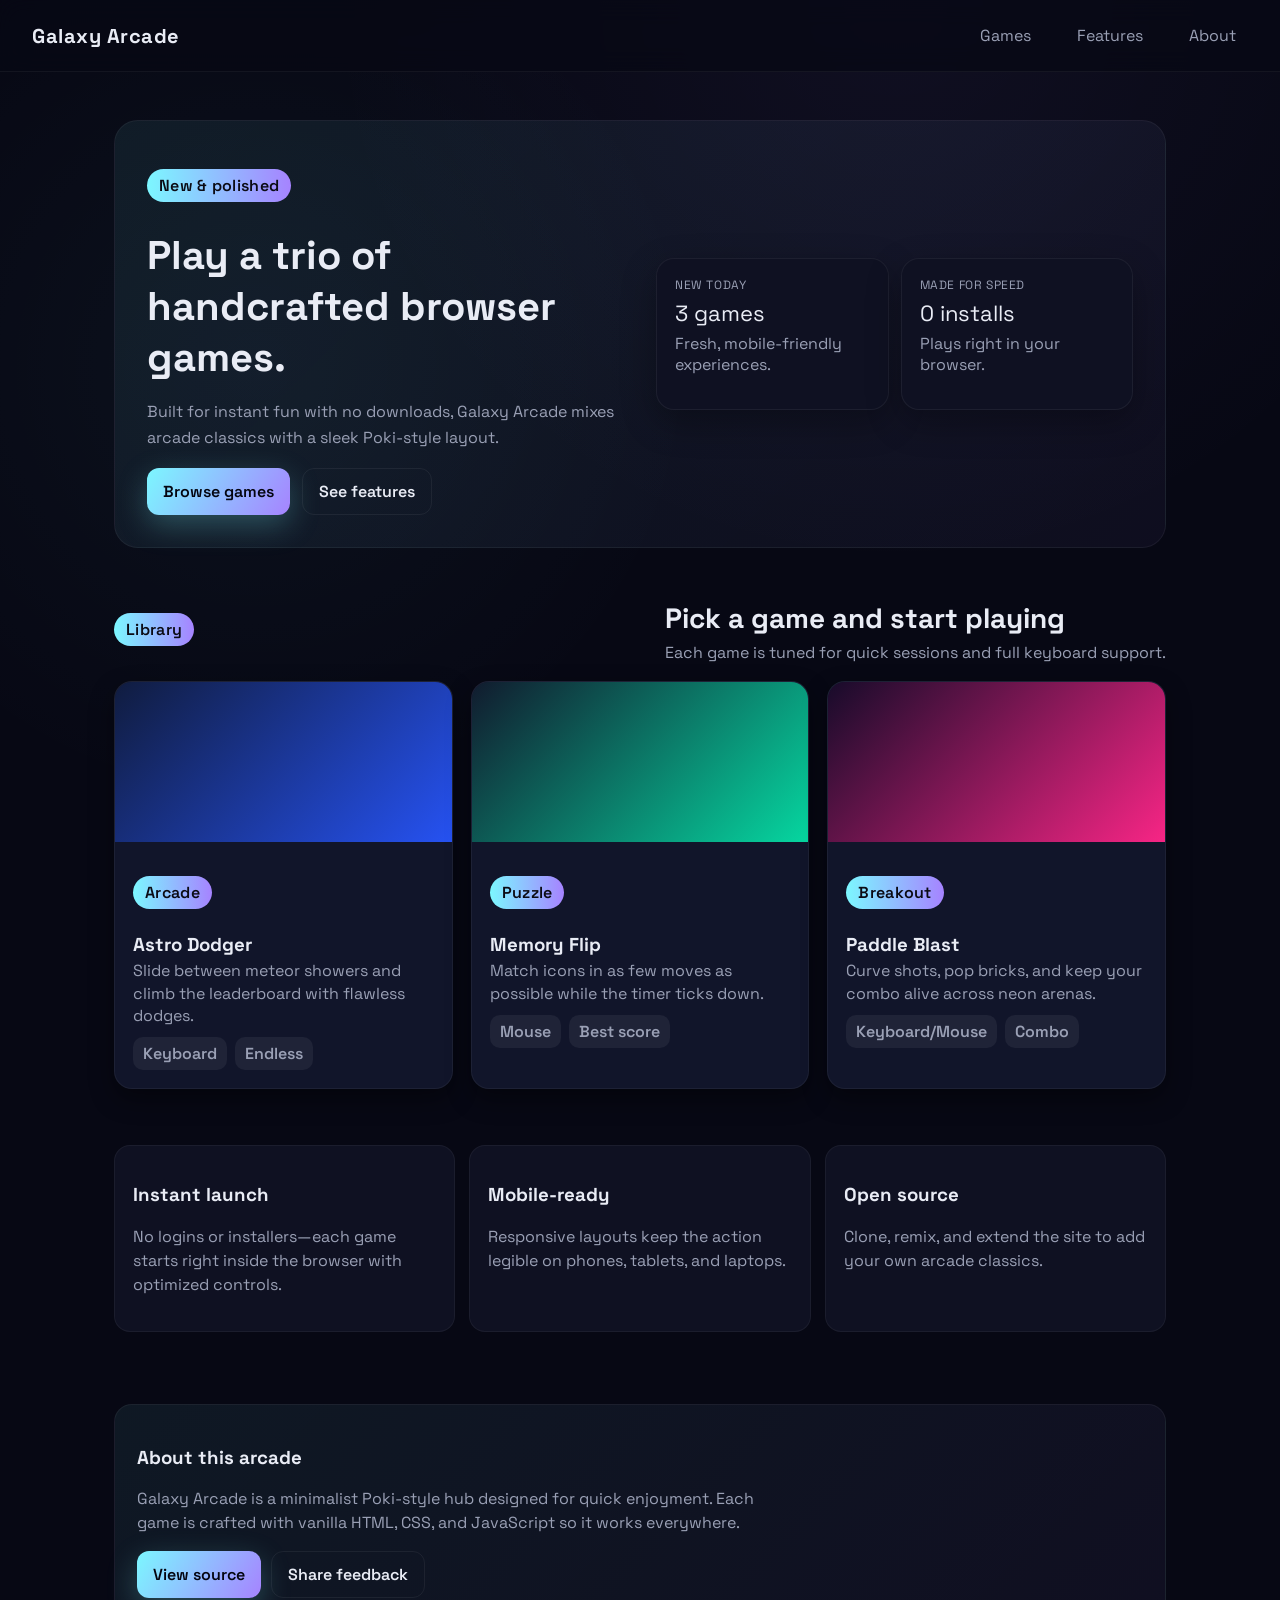
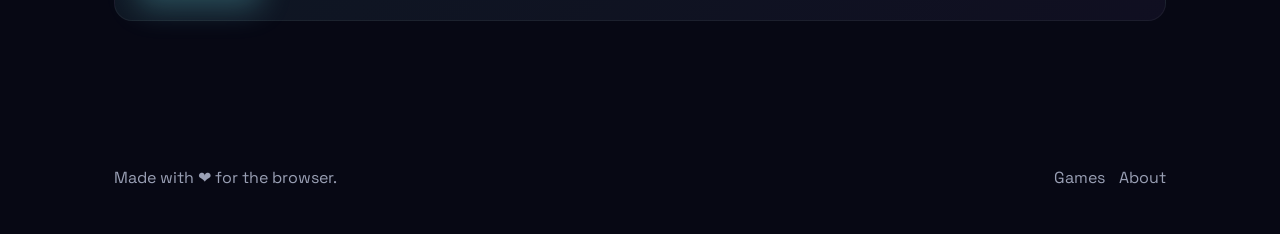
==== index.html @ 7c7e8026 "Create Galaxy Arcade static game site" ====
<!DOCTYPE html>
<html lang="en">
<head>
  <meta charset="UTF-8">
  <meta name="viewport" content="width=device-width, initial-scale=1.0">
  <title>Galaxy Arcade</title>
  <link rel="preconnect" href="https://fonts.googleapis.com">
  <link rel="preconnect" href="https://fonts.gstatic.com" crossorigin>
  <link href="https://fonts.googleapis.com/css2?family=Space+Grotesk:wght@400;500;600;700&display=swap" rel="stylesheet">
  <link rel="stylesheet" href="assets/style.css">
</head>
<body>
  <header class="topbar">
    <div class="logo">Galaxy Arcade</div>
    <nav class="nav-links">
      <a href="#games">Games</a>
      <a href="#features">Features</a>
      <a href="#about">About</a>
    </nav>
  </header>

  <main>
    <section class="hero">
      <div class="hero-copy">
        <p class="tag">New &amp; polished</p>
        <h1>Play a trio of handcrafted browser games.</h1>
        <p class="lede">Built for instant fun with no downloads, Galaxy Arcade mixes arcade classics with a sleek Poki-style layout.</p>
        <div class="hero-actions">
          <a class="btn primary" href="#games">Browse games</a>
          <a class="btn ghost" href="#features">See features</a>
        </div>
      </div>
      <div class="hero-panel">
        <div class="stat-card">
          <p class="label">New today</p>
          <p class="value">3 games</p>
          <p class="hint">Fresh, mobile-friendly experiences.</p>
        </div>
        <div class="stat-card">
          <p class="label">Made for speed</p>
          <p class="value">0 installs</p>
          <p class="hint">Plays right in your browser.</p>
        </div>
      </div>
    </section>

    <section class="games" id="games">
      <div class="section-header">
        <p class="tag">Library</p>
        <div>
          <h2>Pick a game and start playing</h2>
          <p class="sub">Each game is tuned for quick sessions and full keyboard support.</p>
        </div>
      </div>
      <div class="game-grid">
        <a class="game-card" href="games/astro-dodger.html">
          <div class="card-cover cover-1"></div>
          <div class="card-body">
            <p class="tag">Arcade</p>
            <h3>Astro Dodger</h3>
            <p class="desc">Slide between meteor showers and climb the leaderboard with flawless dodges.</p>
            <div class="meta">
              <span>Keyboard</span>
              <span>Endless</span>
            </div>
          </div>
        </a>
        <a class="game-card" href="games/memory-flip.html">
          <div class="card-cover cover-2"></div>
          <div class="card-body">
            <p class="tag">Puzzle</p>
            <h3>Memory Flip</h3>
            <p class="desc">Match icons in as few moves as possible while the timer ticks down.</p>
            <div class="meta">
              <span>Mouse</span>
              <span>Best score</span>
            </div>
          </div>
        </a>
        <a class="game-card" href="games/paddle-blast.html">
          <div class="card-cover cover-3"></div>
          <div class="card-body">
            <p class="tag">Breakout</p>
            <h3>Paddle Blast</h3>
            <p class="desc">Curve shots, pop bricks, and keep your combo alive across neon arenas.</p>
            <div class="meta">
              <span>Keyboard/Mouse</span>
              <span>Combo</span>
            </div>
          </div>
        </a>
      </div>
    </section>

    <section class="feature-row" id="features">
      <div class="feature">
        <h3>Instant launch</h3>
        <p>No logins or installers—each game starts right inside the browser with optimized controls.</p>
      </div>
      <div class="feature">
        <h3>Mobile-ready</h3>
        <p>Responsive layouts keep the action legible on phones, tablets, and laptops.</p>
      </div>
      <div class="feature">
        <h3>Open source</h3>
        <p>Clone, remix, and extend the site to add your own arcade classics.</p>
      </div>
    </section>

    <section class="about" id="about">
      <div class="about-card">
        <h3>About this arcade</h3>
        <p>Galaxy Arcade is a minimalist Poki-style hub designed for quick enjoyment. Each game is crafted with vanilla HTML, CSS, and JavaScript so it works everywhere.</p>
        <div class="about-actions">
          <a class="btn primary" href="https://github.com" target="_blank" rel="noreferrer">View source</a>
          <a class="btn ghost" href="#">Share feedback</a>
        </div>
      </div>
    </section>
  </main>

  <footer class="footer">
    <div>Made with ❤️ for the browser.</div>
    <div class="footer-links">
      <a href="#games">Games</a>
      <a href="#about">About</a>
    </div>
  </footer>

  <script src="assets/main.js"></script>
</body>
</html>
---- assets/style.css ----
:root {
  --bg: #070814;
  --panel: #0f1122;
  --panel-2: #11152a;
  --text: #e9ecf5;
  --muted: #9aa0b5;
  --accent: #7cf7ff;
  --accent-2: #a683ff;
  --card-1: linear-gradient(135deg, #101c3f, #2652f2);
  --card-2: linear-gradient(135deg, #111b2e, #06d6a0);
  --card-3: linear-gradient(135deg, #170b2a, #f72585);
}

* {
  box-sizing: border-box;
}

body {
  margin: 0;
  font-family: "Space Grotesk", system-ui, -apple-system, sans-serif;
  background: radial-gradient(circle at 20% 20%, rgba(124, 247, 255, 0.04), transparent 25%),
    radial-gradient(circle at 70% 0%, rgba(167, 131, 255, 0.06), transparent 28%),
    var(--bg);
  color: var(--text);
  min-height: 100vh;
}

main {
  max-width: 1100px;
  margin: 0 auto;
  padding: 120px 24px 96px;
}

.topbar {
  position: fixed;
  top: 0;
  left: 0;
  right: 0;
  height: 72px;
  padding: 0 32px;
  display: flex;
  align-items: center;
  justify-content: space-between;
  background: rgba(7, 8, 20, 0.75);
  backdrop-filter: blur(12px);
  border-bottom: 1px solid rgba(255, 255, 255, 0.05);
  z-index: 10;
}

.logo {
  font-weight: 700;
  letter-spacing: 0.5px;
  font-size: 20px;
}

.nav-links a {
  color: var(--muted);
  text-decoration: none;
  margin-left: 18px;
  padding: 8px 12px;
  border-radius: 10px;
  transition: color 0.2s ease, background 0.2s ease;
}

.nav-links a:hover {
  color: var(--text);
  background: rgba(255, 255, 255, 0.06);
}

.hero {
  display: grid;
  grid-template-columns: repeat(auto-fit, minmax(280px, 1fr));
  align-items: center;
  gap: 32px;
  padding: 32px;
  background: linear-gradient(135deg, rgba(124, 247, 255, 0.07), rgba(167, 131, 255, 0.05));
  border: 1px solid rgba(255, 255, 255, 0.05);
  border-radius: 24px;
}

.hero-copy h1 {
  font-size: clamp(28px, 4vw, 40px);
  margin: 12px 0;
}

.hero-copy .lede {
  color: var(--muted);
  line-height: 1.6;
  max-width: 560px;
}

.tag {
  display: inline-flex;
  align-items: center;
  gap: 6px;
  padding: 6px 12px;
  border-radius: 999px;
  font-weight: 600;
  letter-spacing: 0.3px;
  color: #0b0b14;
  background: linear-gradient(90deg, var(--accent), var(--accent-2));
}

.hero-actions {
  display: flex;
  gap: 12px;
  margin-top: 18px;
}

.btn {
  display: inline-flex;
  align-items: center;
  justify-content: center;
  padding: 12px 16px;
  border-radius: 12px;
  font-weight: 600;
  text-decoration: none;
  color: var(--text);
  border: 1px solid rgba(255, 255, 255, 0.06);
  transition: transform 0.18s ease, box-shadow 0.2s ease, background 0.2s ease;
}

.btn.primary {
  background: linear-gradient(120deg, var(--accent), var(--accent-2));
  color: #040510;
  border: none;
  box-shadow: 0 10px 30px rgba(124, 247, 255, 0.25);
}

.btn.ghost:hover,
.btn.primary:hover {
  transform: translateY(-2px);
  box-shadow: 0 14px 30px rgba(0, 0, 0, 0.35);
}

.hero-panel {
  display: grid;
  grid-template-columns: 1fr 1fr;
  gap: 12px;
}

.stat-card {
  background: var(--panel);
  border-radius: 18px;
  padding: 18px;
  border: 1px solid rgba(255, 255, 255, 0.06);
  box-shadow: 0 12px 35px rgba(0, 0, 0, 0.3);
}

.stat-card .label {
  color: var(--muted);
  text-transform: uppercase;
  letter-spacing: 0.6px;
  font-size: 12px;
  margin: 0 0 6px;
}

.stat-card .value {
  font-size: 22px;
  margin: 0;
}

.stat-card .hint {
  color: var(--muted);
  margin-top: 6px;
}

.section-header {
  display: flex;
  align-items: center;
  justify-content: space-between;
  gap: 18px;
  margin: 48px 0 18px;
}

.section-header h2 {
  margin: 4px 0 6px;
  font-size: 28px;
}

.section-header .sub {
  margin: 0;
  color: var(--muted);
}

.game-grid {
  display: grid;
  grid-template-columns: repeat(auto-fit, minmax(260px, 1fr));
  gap: 18px;
}

.fade-up {
  opacity: 0;
  transform: translateY(10px);
  transition: opacity 0.35s ease, transform 0.35s ease;
}

.fade-up.visible {
  opacity: 1;
  transform: translateY(0);
}

.game-card {
  background: var(--panel-2);
  border-radius: 18px;
  overflow: hidden;
  border: 1px solid rgba(255, 255, 255, 0.05);
  text-decoration: none;
  color: inherit;
  display: flex;
  flex-direction: column;
  box-shadow: 0 10px 24px rgba(0, 0, 0, 0.4);
  transition: transform 0.15s ease, box-shadow 0.2s ease, border 0.2s ease;
}

.game-card:hover {
  transform: translateY(-6px);
  box-shadow: 0 24px 45px rgba(0, 0, 0, 0.45);
  border-color: rgba(124, 247, 255, 0.5);
}

.card-cover {
  height: 160px;
}

.cover-1 { background: var(--card-1); }
.cover-2 { background: var(--card-2); }
.cover-3 { background: var(--card-3); }

.card-body {
  padding: 18px;
}

.card-body h3 {
  margin: 8px 0 4px;
}

.card-body .desc {
  margin: 0;
  color: var(--muted);
  line-height: 1.4;
}

.meta {
  display: flex;
  gap: 8px;
  flex-wrap: wrap;
  margin-top: 10px;
}

.meta span {
  padding: 6px 10px;
  border-radius: 10px;
  background: rgba(255, 255, 255, 0.06);
  color: var(--muted);
  font-weight: 600;
}

.feature-row {
  display: grid;
  grid-template-columns: repeat(auto-fit, minmax(240px, 1fr));
  gap: 14px;
  margin-top: 56px;
}

.feature {
  padding: 18px;
  border-radius: 16px;
  background: var(--panel);
  border: 1px solid rgba(255, 255, 255, 0.05);
}

.feature p {
  color: var(--muted);
  line-height: 1.5;
}

.about {
  margin-top: 72px;
}

.about-card {
  background: linear-gradient(135deg, rgba(124, 247, 255, 0.07), rgba(167, 131, 255, 0.06));
  border-radius: 18px;
  padding: 22px;
  border: 1px solid rgba(255, 255, 255, 0.05);
}

.about-card p {
  color: var(--muted);
  line-height: 1.5;
  max-width: 640px;
}

.about-actions {
  display: flex;
  gap: 10px;
  margin-top: 12px;
}

.footer {
  max-width: 1100px;
  margin: 32px auto 0;
  padding: 18px 24px 46px;
  color: var(--muted);
  display: flex;
  align-items: center;
  justify-content: space-between;
}

.footer a {
  color: var(--muted);
  text-decoration: none;
  margin-left: 10px;
}

@media (max-width: 720px) {
  .topbar {
    padding: 0 16px;
  }

  main {
    padding-top: 96px;
  }

  .section-header {
    flex-direction: column;
    align-items: flex-start;
  }

  .hero {
    padding: 24px;
  }
}

/* Game layout styles */
.game-shell {
  max-width: 960px;
  margin: 0 auto;
  padding: 96px 24px 48px;
  color: var(--text);
}

.back-link {
  color: var(--accent);
  text-decoration: none;
  font-weight: 600;
}

.game-hero {
  display: flex;
  flex-wrap: wrap;
  gap: 18px;
  align-items: center;
  justify-content: space-between;
}

.game-hero h1 {
  margin: 0;
  font-size: clamp(26px, 4vw, 34px);
}

.game-meta {
  display: flex;
  gap: 10px;
}

.badge {
  padding: 6px 10px;
  border-radius: 12px;
  background: rgba(255, 255, 255, 0.08);
  color: var(--muted);
  font-weight: 600;
}

.canvas-frame {
  margin-top: 18px;
  background: var(--panel);
  border: 1px solid rgba(255, 255, 255, 0.05);
  border-radius: 18px;
  padding: 16px;
  box-shadow: 0 12px 34px rgba(0, 0, 0, 0.35);
}

.controls {
  margin-top: 10px;
  color: var(--muted);
  line-height: 1.4;
}

.scoreboard {
  display: flex;
  gap: 12px;
  flex-wrap: wrap;
  margin-top: 10px;
  color: var(--muted);
}

.scoreboard span {
  padding: 8px 12px;
  border-radius: 10px;
  background: rgba(255, 255, 255, 0.06);
  color: var(--text);
}

button.cta {
  padding: 10px 14px;
  background: linear-gradient(120deg, var(--accent), var(--accent-2));
  border: none;
  color: #040510;
  font-weight: 700;
  border-radius: 12px;
  cursor: pointer;
  box-shadow: 0 10px 24px rgba(124, 247, 255, 0.28);
}

button.cta:hover {
  transform: translateY(-2px);
}

#memory-board {
  display: grid;
  grid-template-columns: repeat(auto-fit, minmax(90px, 1fr));
  gap: 10px;
  margin-top: 14px;
}

.card {
  background: var(--panel-2);
  border: 1px solid rgba(255, 255, 255, 0.08);
  border-radius: 14px;
  height: 90px;
  display: grid;
  place-items: center;
  font-size: 30px;
  cursor: pointer;
  transition: transform 0.18s ease, background 0.2s ease;
}

.card.revealed,
.card.matched {
  background: linear-gradient(135deg, rgba(124, 247, 255, 0.08), rgba(167, 131, 255, 0.08));
  transform: translateY(-3px);
}

.card.matched {
  border-color: rgba(124, 247, 255, 0.5);
}

#paddle-canvas {
  background: linear-gradient(180deg, #0d111f, #060712);
  border-radius: 12px;
}
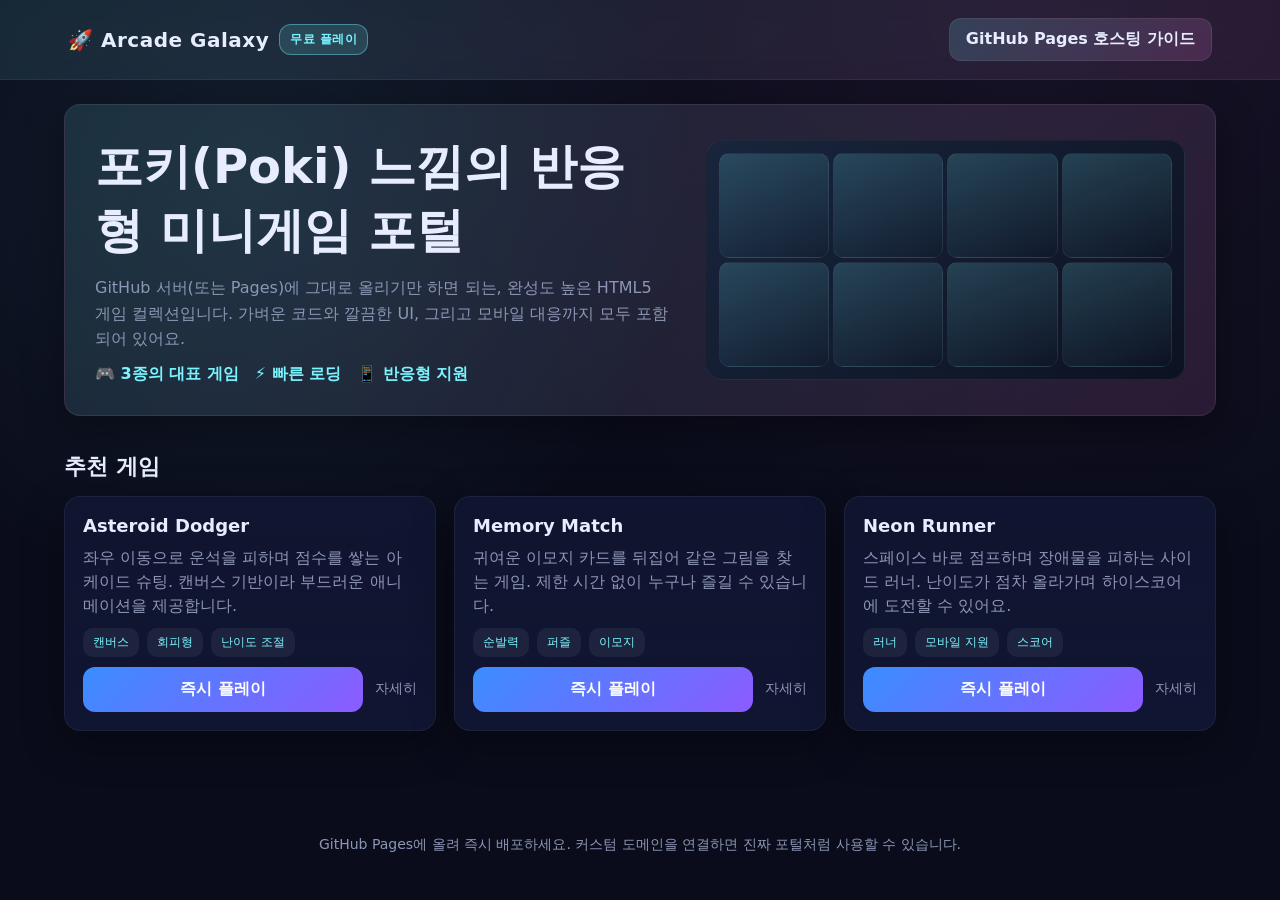
==== commit 9c4797ba: "Add HTML5 arcade hub with three mini games" ====
--- a/index.html
+++ b/index.html
@@ -1,132 +1,86 @@
-<!DOCTYPE html>
-<html lang="en">
+<!doctype html>
+<html lang="ko">
 <head>
-  <meta charset="UTF-8">
-  <meta name="viewport" content="width=device-width, initial-scale=1.0">
-  <title>Galaxy Arcade</title>
-  <link rel="preconnect" href="https://fonts.googleapis.com">
-  <link rel="preconnect" href="https://fonts.gstatic.com" crossorigin>
-  <link href="https://fonts.googleapis.com/css2?family=Space+Grotesk:wght@400;500;600;700&display=swap" rel="stylesheet">
-  <link rel="stylesheet" href="assets/style.css">
+  <meta charset="UTF-8" />
+  <meta name="viewport" content="width=device-width, initial-scale=1" />
+  <title>Arcade Galaxy | 포키 감성의 HTML 게임 허브</title>
+  <link rel="stylesheet" href="assets/css/style.css" />
 </head>
 <body>
-  <header class="topbar">
-    <div class="logo">Galaxy Arcade</div>
-    <nav class="nav-links">
-      <a href="#games">Games</a>
-      <a href="#features">Features</a>
-      <a href="#about">About</a>
-    </nav>
+  <header>
+    <div class="navbar">
+      <div class="brand">🚀 Arcade Galaxy <span class="badge">무료 플레이</span></div>
+      <a class="cta" href="https://github.com" target="_blank" rel="noreferrer">GitHub Pages 호스팅 가이드</a>
+    </div>
   </header>
-
   <main>
     <section class="hero">
-      <div class="hero-copy">
-        <p class="tag">New &amp; polished</p>
-        <h1>Play a trio of handcrafted browser games.</h1>
-        <p class="lede">Built for instant fun with no downloads, Galaxy Arcade mixes arcade classics with a sleek Poki-style layout.</p>
-        <div class="hero-actions">
-          <a class="btn primary" href="#games">Browse games</a>
-          <a class="btn ghost" href="#features">See features</a>
+      <div>
+        <h1>포키(Poki) 느낌의 반응형 미니게임 포털</h1>
+        <p>GitHub 서버(또는 Pages)에 그대로 올리기만 하면 되는, 완성도 높은 HTML5 게임 컬렉션입니다. 가벼운 코드와 깔끔한 UI, 그리고 모바일 대응까지 모두 포함되어 있어요.</p>
+        <div class="stats">
+          <span>🎮 3종의 대표 게임</span>
+          <span>⚡ 빠른 로딩</span>
+          <span>📱 반응형 지원</span>
         </div>
       </div>
-      <div class="hero-panel">
-        <div class="stat-card">
-          <p class="label">New today</p>
-          <p class="value">3 games</p>
-          <p class="hint">Fresh, mobile-friendly experiences.</p>
-        </div>
-        <div class="stat-card">
-          <p class="label">Made for speed</p>
-          <p class="value">0 installs</p>
-          <p class="hint">Plays right in your browser.</p>
-        </div>
+      <div class="preview">
+        <div class="tile"></div>
+        <div class="tile"></div>
+        <div class="tile"></div>
+        <div class="tile"></div>
+        <div class="tile"></div>
+        <div class="tile"></div>
+        <div class="tile"></div>
+        <div class="tile"></div>
       </div>
     </section>
 
-    <section class="games" id="games">
-      <div class="section-header">
-        <p class="tag">Library</p>
-        <div>
-          <h2>Pick a game and start playing</h2>
-          <p class="sub">Each game is tuned for quick sessions and full keyboard support.</p>
+    <h2 class="section-title">추천 게임</h2>
+    <div class="cards">
+      <article class="card">
+        <h3>Asteroid Dodger</h3>
+        <p>좌우 이동으로 운석을 피하며 점수를 쌓는 아케이드 슈팅. 캔버스 기반이라 부드러운 애니메이션을 제공합니다.</p>
+        <div class="tags">
+          <span class="tag">캔버스</span>
+          <span class="tag">회피형</span>
+          <span class="tag">난이도 조절</span>
         </div>
-      </div>
-      <div class="game-grid">
-        <a class="game-card" href="games/astro-dodger.html">
-          <div class="card-cover cover-1"></div>
-          <div class="card-body">
-            <p class="tag">Arcade</p>
-            <h3>Astro Dodger</h3>
-            <p class="desc">Slide between meteor showers and climb the leaderboard with flawless dodges.</p>
-            <div class="meta">
-              <span>Keyboard</span>
-              <span>Endless</span>
-            </div>
-          </div>
-        </a>
-        <a class="game-card" href="games/memory-flip.html">
-          <div class="card-cover cover-2"></div>
-          <div class="card-body">
-            <p class="tag">Puzzle</p>
-            <h3>Memory Flip</h3>
-            <p class="desc">Match icons in as few moves as possible while the timer ticks down.</p>
-            <div class="meta">
-              <span>Mouse</span>
-              <span>Best score</span>
-            </div>
-          </div>
-        </a>
-        <a class="game-card" href="games/paddle-blast.html">
-          <div class="card-cover cover-3"></div>
-          <div class="card-body">
-            <p class="tag">Breakout</p>
-            <h3>Paddle Blast</h3>
-            <p class="desc">Curve shots, pop bricks, and keep your combo alive across neon arenas.</p>
-            <div class="meta">
-              <span>Keyboard/Mouse</span>
-              <span>Combo</span>
-            </div>
-          </div>
-        </a>
-      </div>
-    </section>
-
-    <section class="feature-row" id="features">
-      <div class="feature">
-        <h3>Instant launch</h3>
-        <p>No logins or installers—each game starts right inside the browser with optimized controls.</p>
-      </div>
-      <div class="feature">
-        <h3>Mobile-ready</h3>
-        <p>Responsive layouts keep the action legible on phones, tablets, and laptops.</p>
-      </div>
-      <div class="feature">
-        <h3>Open source</h3>
-        <p>Clone, remix, and extend the site to add your own arcade classics.</p>
-      </div>
-    </section>
-
-    <section class="about" id="about">
-      <div class="about-card">
-        <h3>About this arcade</h3>
-        <p>Galaxy Arcade is a minimalist Poki-style hub designed for quick enjoyment. Each game is crafted with vanilla HTML, CSS, and JavaScript so it works everywhere.</p>
-        <div class="about-actions">
-          <a class="btn primary" href="https://github.com" target="_blank" rel="noreferrer">View source</a>
-          <a class="btn ghost" href="#">Share feedback</a>
+        <div class="card-actions">
+          <a class="play-btn" href="games/dodger.html">즉시 플레이</a>
+          <a class="secondary-link" href="games/dodger.html">자세히</a>
         </div>
-      </div>
-    </section>
+      </article>
+      <article class="card">
+        <h3>Memory Match</h3>
+        <p>귀여운 이모지 카드를 뒤집어 같은 그림을 찾는 게임. 제한 시간 없이 누구나 즐길 수 있습니다.</p>
+        <div class="tags">
+          <span class="tag">순발력</span>
+          <span class="tag">퍼즐</span>
+          <span class="tag">이모지</span>
+        </div>
+        <div class="card-actions">
+          <a class="play-btn" href="games/memory.html">즉시 플레이</a>
+          <a class="secondary-link" href="games/memory.html">자세히</a>
+        </div>
+      </article>
+      <article class="card">
+        <h3>Neon Runner</h3>
+        <p>스페이스 바로 점프하며 장애물을 피하는 사이드 러너. 난이도가 점차 올라가며 하이스코어에 도전할 수 있어요.</p>
+        <div class="tags">
+          <span class="tag">러너</span>
+          <span class="tag">모바일 지원</span>
+          <span class="tag">스코어</span>
+        </div>
+        <div class="card-actions">
+          <a class="play-btn" href="games/runner.html">즉시 플레이</a>
+          <a class="secondary-link" href="games/runner.html">자세히</a>
+        </div>
+      </article>
+    </div>
   </main>
-
-  <footer class="footer">
-    <div>Made with ❤️ for the browser.</div>
-    <div class="footer-links">
-      <a href="#games">Games</a>
-      <a href="#about">About</a>
-    </div>
+  <footer>
+    GitHub Pages에 올려 즉시 배포하세요. 커스텀 도메인을 연결하면 진짜 포털처럼 사용할 수 있습니다.
   </footer>
-
-  <script src="assets/main.js"></script>
 </body>
 </html>
--- a/assets/css/style.css
+++ b/assets/css/style.css
@@ -0,0 +1,367 @@
+:root {
+  --bg: #0a0c1b;
+  --panel: #111633;
+  --accent: #7af5ff;
+  --accent-2: #f27bd8;
+  --text: #e7ecff;
+  --muted: #8d96b5;
+  --shadow: 0 12px 40px rgba(0, 0, 0, 0.35);
+  --radius: 16px;
+  --fast: 180ms;
+}
+
+* {
+  box-sizing: border-box;
+}
+
+body {
+  margin: 0;
+  font-family: "Inter", system-ui, -apple-system, BlinkMacSystemFont, "Segoe UI", sans-serif;
+  background: radial-gradient(circle at 20% 20%, rgba(122, 245, 255, 0.08), transparent 35%),
+    radial-gradient(circle at 80% 0%, rgba(242, 123, 216, 0.06), transparent 45%),
+    var(--bg);
+  color: var(--text);
+  min-height: 100vh;
+  display: flex;
+  flex-direction: column;
+}
+
+header {
+  background: linear-gradient(135deg, rgba(122, 245, 255, 0.1), rgba(242, 123, 216, 0.1));
+  border-bottom: 1px solid rgba(255, 255, 255, 0.06);
+  position: sticky;
+  top: 0;
+  backdrop-filter: blur(10px);
+  z-index: 5;
+}
+
+.navbar {
+  display: flex;
+  align-items: center;
+  justify-content: space-between;
+  padding: 18px 28px;
+  max-width: 1200px;
+  margin: 0 auto;
+}
+
+.brand {
+  font-weight: 800;
+  letter-spacing: 0.5px;
+  font-size: 20px;
+  display: flex;
+  align-items: center;
+  gap: 10px;
+}
+
+.badge {
+  padding: 6px 10px;
+  background: rgba(122, 245, 255, 0.14);
+  border: 1px solid rgba(122, 245, 255, 0.4);
+  border-radius: 12px;
+  font-size: 12px;
+  color: var(--accent);
+}
+
+.cta {
+  padding: 10px 16px;
+  border-radius: 12px;
+  border: 1px solid rgba(255, 255, 255, 0.07);
+  background: linear-gradient(135deg, rgba(122, 245, 255, 0.16), rgba(242, 123, 216, 0.16));
+  color: var(--text);
+  cursor: pointer;
+  font-weight: 700;
+  transition: transform var(--fast) ease, box-shadow var(--fast) ease;
+  text-decoration: none;
+}
+
+.cta:hover {
+  transform: translateY(-2px);
+  box-shadow: var(--shadow);
+}
+
+main {
+  flex: 1;
+  max-width: 1200px;
+  margin: 24px auto 64px;
+  padding: 0 24px;
+}
+
+.hero {
+  display: grid;
+  grid-template-columns: 1.2fr 1fr;
+  gap: 36px;
+  align-items: center;
+  padding: 30px;
+  border-radius: var(--radius);
+  background: linear-gradient(120deg, rgba(122, 245, 255, 0.12), rgba(242, 123, 216, 0.12));
+  border: 1px solid rgba(255, 255, 255, 0.08);
+  box-shadow: var(--shadow);
+}
+
+.hero h1 {
+  margin: 0 0 12px;
+  font-size: clamp(32px, 4vw, 48px);
+}
+
+.hero p {
+  color: var(--muted);
+  line-height: 1.6;
+  margin: 0 0 12px;
+}
+
+.hero .stats {
+  display: flex;
+  gap: 16px;
+  margin-top: 12px;
+  color: var(--accent);
+  font-weight: 700;
+}
+
+.hero .preview {
+  height: 240px;
+  background: linear-gradient(135deg, #18253c, #0d1222);
+  border-radius: var(--radius);
+  border: 1px solid rgba(255, 255, 255, 0.05);
+  display: grid;
+  grid-template-columns: repeat(4, 1fr);
+  gap: 4px;
+  padding: 12px;
+}
+
+.preview .tile {
+  background: linear-gradient(160deg, rgba(122, 245, 255, 0.18), rgba(122, 245, 255, 0));
+  border-radius: 10px;
+  border: 1px solid rgba(255, 255, 255, 0.05);
+}
+
+.section-title {
+  margin: 36px 0 14px;
+  font-size: 22px;
+  display: flex;
+  align-items: center;
+  gap: 10px;
+}
+
+.cards {
+  display: grid;
+  grid-template-columns: repeat(auto-fit, minmax(260px, 1fr));
+  gap: 18px;
+}
+
+.card {
+  background: linear-gradient(180deg, rgba(17, 22, 51, 0.85), rgba(17, 22, 51, 0.95));
+  border-radius: var(--radius);
+  padding: 18px;
+  border: 1px solid rgba(255, 255, 255, 0.06);
+  box-shadow: var(--shadow);
+  display: flex;
+  flex-direction: column;
+  gap: 10px;
+}
+
+.card h3 {
+  margin: 0;
+  font-size: 18px;
+}
+
+.card p {
+  margin: 0;
+  color: var(--muted);
+  line-height: 1.5;
+}
+
+.tags {
+  display: flex;
+  gap: 8px;
+  flex-wrap: wrap;
+}
+
+.tag {
+  background: rgba(255, 255, 255, 0.06);
+  padding: 6px 10px;
+  border-radius: 10px;
+  font-size: 12px;
+  color: var(--accent);
+}
+
+.card-actions {
+  margin-top: auto;
+  display: flex;
+  justify-content: space-between;
+  align-items: center;
+  gap: 12px;
+}
+
+.play-btn {
+  flex: 1;
+  text-align: center;
+  background: linear-gradient(135deg, #3b8dff, #8c5bff);
+  border: none;
+  border-radius: 12px;
+  color: #fff;
+  padding: 12px 14px;
+  font-weight: 700;
+  cursor: pointer;
+  transition: transform var(--fast) ease, box-shadow var(--fast) ease, filter var(--fast) ease;
+  text-decoration: none;
+}
+
+.play-btn:hover {
+  transform: translateY(-2px) scale(1.01);
+  box-shadow: var(--shadow);
+  filter: brightness(1.05);
+}
+
+.secondary-link {
+  color: var(--muted);
+  text-decoration: none;
+  font-size: 14px;
+}
+
+footer {
+  padding: 22px 24px 46px;
+  text-align: center;
+  color: var(--muted);
+  font-size: 14px;
+}
+
+.game-shell {
+  max-width: 960px;
+  margin: 30px auto 40px;
+  padding: 0 20px;
+}
+
+.game-card {
+  background: rgba(17, 22, 51, 0.9);
+  border: 1px solid rgba(255, 255, 255, 0.06);
+  border-radius: var(--radius);
+  padding: 18px;
+  box-shadow: var(--shadow);
+}
+
+.game-toolbar {
+  display: flex;
+  align-items: center;
+  justify-content: space-between;
+  gap: 12px;
+  margin-bottom: 14px;
+}
+
+.game-toolbar a {
+  color: var(--accent);
+  text-decoration: none;
+}
+
+.game-cta {
+  display: flex;
+  gap: 10px;
+  flex-wrap: wrap;
+}
+
+.button {
+  background: rgba(122, 245, 255, 0.14);
+  border: 1px solid rgba(122, 245, 255, 0.4);
+  color: var(--text);
+  border-radius: 10px;
+  padding: 10px 12px;
+  cursor: pointer;
+  transition: transform var(--fast) ease, background var(--fast) ease;
+}
+
+.button:hover {
+  transform: translateY(-1px);
+  background: rgba(122, 245, 255, 0.22);
+}
+
+.canvas-wrap {
+  background: #0d1222;
+  border: 1px solid rgba(255, 255, 255, 0.05);
+  border-radius: 12px;
+  overflow: hidden;
+}
+
+.grid {
+  display: grid;
+  gap: 10px;
+}
+
+.memory-grid {
+  grid-template-columns: repeat(auto-fill, minmax(90px, 1fr));
+}
+
+.card-tile {
+  background: linear-gradient(150deg, rgba(122, 245, 255, 0.16), rgba(242, 123, 216, 0.14));
+  border: 1px solid rgba(255, 255, 255, 0.08);
+  border-radius: 12px;
+  padding: 16px;
+  display: grid;
+  place-items: center;
+  font-size: 28px;
+  color: #0a0c1b;
+  cursor: pointer;
+  height: 100px;
+  position: relative;
+  overflow: hidden;
+  transition: transform var(--fast) ease, filter var(--fast) ease;
+}
+
+.card-tile .face {
+  width: 100%;
+  height: 100%;
+  display: grid;
+  place-items: center;
+  border-radius: 10px;
+  transition: transform var(--fast) ease;
+  background: rgba(255, 255, 255, 0.85);
+}
+
+.card-tile.flipped .face {
+  transform: rotateY(0deg);
+}
+
+.card-tile:hover {
+  transform: translateY(-3px);
+  filter: brightness(1.05);
+}
+
+.status-bar {
+  display: flex;
+  gap: 10px;
+  color: var(--muted);
+  margin-bottom: 12px;
+}
+
+.status-pill {
+  background: rgba(255, 255, 255, 0.06);
+  padding: 8px 12px;
+  border-radius: 10px;
+}
+
+.snackbar {
+  position: fixed;
+  bottom: 24px;
+  right: 24px;
+  background: rgba(17, 22, 51, 0.95);
+  border: 1px solid rgba(255, 255, 255, 0.08);
+  padding: 12px 14px;
+  border-radius: 10px;
+  box-shadow: var(--shadow);
+  transform: translateY(20px);
+  opacity: 0;
+  transition: opacity var(--fast) ease, transform var(--fast) ease;
+}
+
+.snackbar.show {
+  opacity: 1;
+  transform: translateY(0);
+}
+
+@media (max-width: 820px) {
+  .hero {
+    grid-template-columns: 1fr;
+  }
+
+  .navbar {
+    padding: 14px 18px;
+  }
+}
